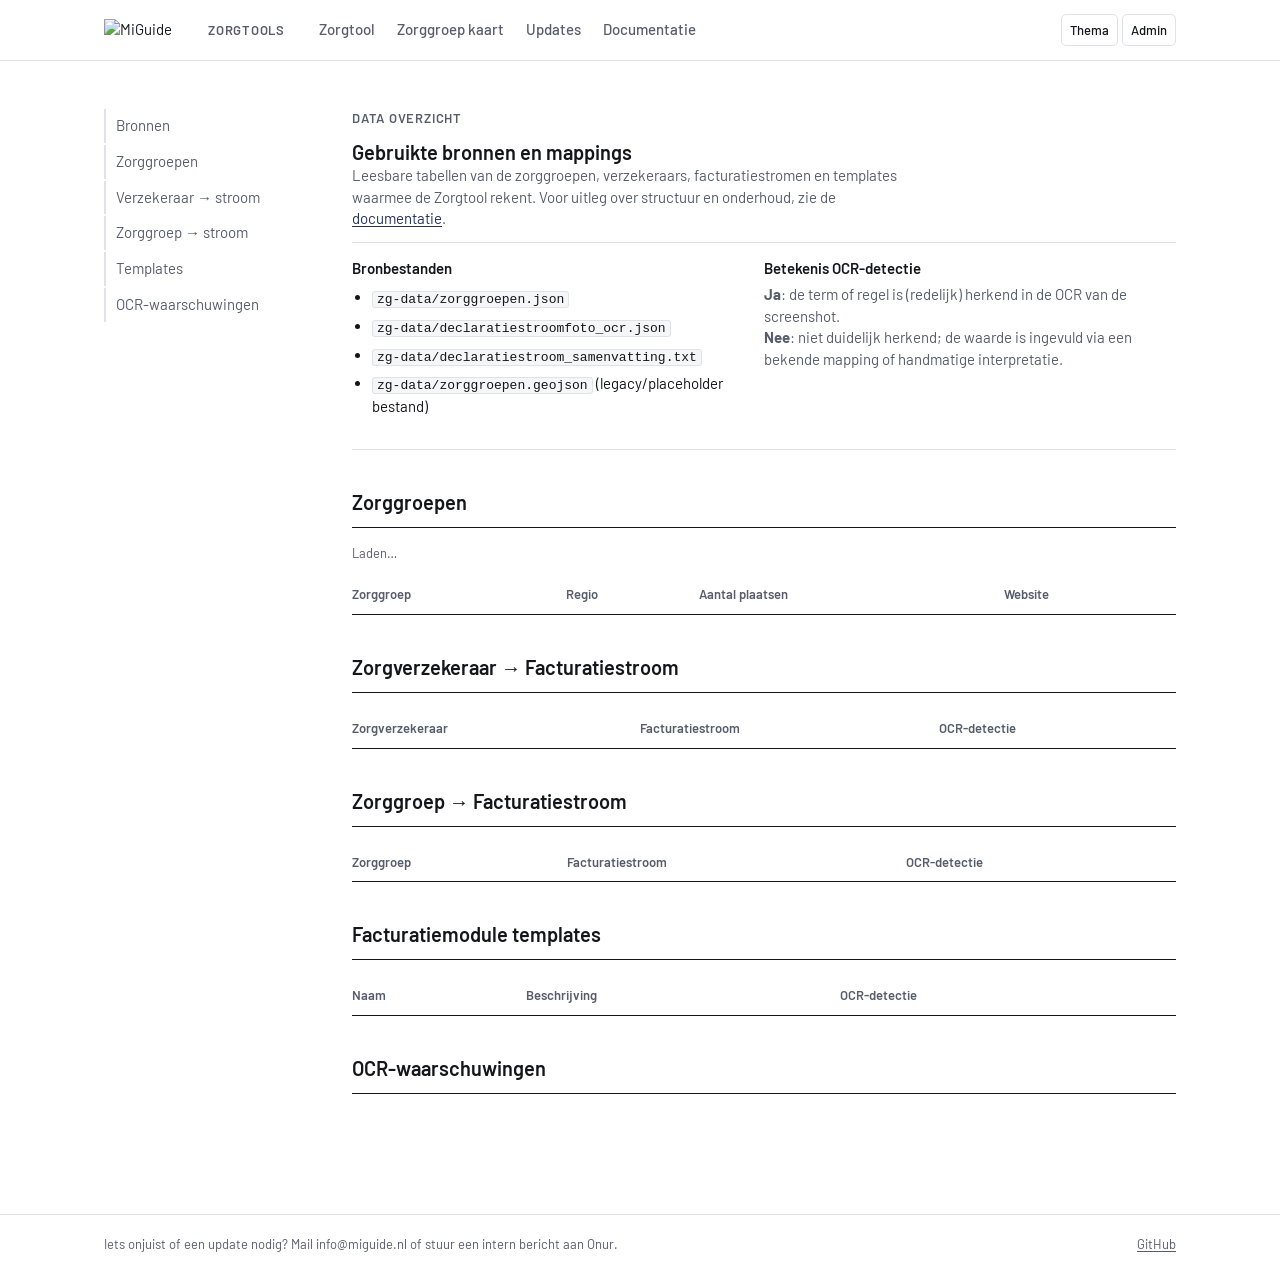
==== data-overzicht.html @ c4b29767 "Zorgtool: meldingen (VGZ, ZHZ, RMA) weer als pop-up die je eerst wegklikt Co-Authored-By: Claude Opu" ====
﻿<!doctype html>
<html lang="nl">
<head>
  <meta charset="utf-8" />
  <meta name="viewport" content="width=device-width, initial-scale=1, viewport-fit=cover" />
  <title>Data overzicht - MiGuide</title>
  <script>
    try {
      const t = localStorage.getItem("miguide_theme");
      if (t === "dark" || t === "light") document.documentElement.dataset.theme = t;
    } catch (e) {}
  </script>
  <link rel="icon" type="image/svg+xml" href="zg-data/map-find-search-svgrepo-com.svg" />
  <link rel="preconnect" href="https://fonts.googleapis.com" />
  <link rel="preconnect" href="https://fonts.gstatic.com" crossorigin />
  <link href="https://fonts.googleapis.com/css2?family=Barlow:wght@400;500;600&display=swap" rel="stylesheet" />
  <link rel="stylesheet" href="css/site.css?v=20261105-1" />
</head>
<body>
  <div class="site">
    <header class="site-head">
      <div class="wrap">
        <a class="brand" href="./" aria-label="MiGuide Zorgtools, startpagina">
          <img class="logo logo-light" src="zg-data/MiGuide_Logo_Nieuw.png" alt="MiGuide" />
          <img class="logo logo-dark" src="zg-data/MiGuide_Logo_White.png" alt="" />
          <span class="app-name">Zorgtools</span>
        </a>
        <nav id="siteNav" class="site-nav" aria-label="Hoofdmenu">
          <a href="zorgtool.html">Zorgtool</a>
          <a href="zorggroepkaart.html">Zorggroep kaart</a>
          <a href="updates.html">Updates</a>
          <a href="documentatie.html">Documentatie</a>
        </nav>
        <div class="head-actions">
          <button type="button" class="icon-btn" data-theme-toggle aria-label="Donkere modus aan of uit">Thema</button>
          <a class="icon-btn" href="admin/index.html">Admin</a>
          <button type="button" class="icon-btn nav-toggle" aria-expanded="false" aria-controls="siteNav">Menu</button>
        </div>
      </div>
    </header>

    <main class="site-main">
      <div class="wrap docs">
        <nav class="toc" aria-label="Inhoud">
          <a href="#bronnen">Bronnen</a>
          <a href="#zorggroepen">Zorggroepen</a>
          <a href="#verzekeraars">Verzekeraar → stroom</a>
          <a href="#zorggroepstromen">Zorggroep → stroom</a>
          <a href="#templates">Templates</a>
          <a href="#warnings">OCR-waarschuwingen</a>
        </nav>

        <div>
          <section id="bronnen" class="doc-section">
            <p class="eyebrow">Data overzicht</p>
            <h1>Gebruikte bronnen en mappings</h1>
            <p class="lead">Leesbare tabellen van de zorggroepen, verzekeraars, facturatiestromen en templates waarmee de Zorgtool rekent. Voor uitleg over structuur en onderhoud, zie de <a href="documentatie.html">documentatie</a>.</p>
            <div class="cols field-gap">
              <div class="cell">
                <h3>Bronbestanden</h3>
                <ul>
                  <li><code>zg-data/zorggroepen.json</code></li>
                  <li><code>zg-data/declaratiestroomfoto_ocr.json</code></li>
                  <li><code>zg-data/declaratiestroom_samenvatting.txt</code></li>
                  <li><code>zg-data/zorggroepen.geojson</code> (legacy/placeholder bestand)</li>
                </ul>
              </div>
              <div class="cell">
                <h3>Betekenis OCR-detectie</h3>
                <p><strong>Ja</strong>: de term of regel is (redelijk) herkend in de OCR van de screenshot.</p>
                <p><strong>Nee</strong>: niet duidelijk herkend; de waarde is ingevuld via een bekende mapping of handmatige interpretatie.</p>
              </div>
            </div>
          </section>

          <section id="zorggroepen" class="doc-section">
            <h2>Zorggroepen</h2>
            <p id="zorggroepenSummary" class="meta">Laden…</p>
            <div class="table-wrap">
              <table class="data" id="zorggroepenTable">
                <thead><tr><th scope="col">Zorggroep</th><th scope="col">Regio</th><th scope="col">Aantal plaatsen</th><th scope="col">Website</th></tr></thead>
                <tbody></tbody>
              </table>
            </div>
          </section>

          <section id="verzekeraars" class="doc-section">
            <h2>Zorgverzekeraar → Facturatiestroom</h2>
            <div class="table-wrap">
              <table class="data" id="verzekeraarsTable">
                <thead><tr><th scope="col">Zorgverzekeraar</th><th scope="col">Facturatiestroom</th><th scope="col">OCR-detectie</th></tr></thead>
                <tbody></tbody>
              </table>
            </div>
          </section>

          <section id="zorggroepstromen" class="doc-section">
            <h2>Zorggroep → Facturatiestroom</h2>
            <div class="table-wrap">
              <table class="data" id="zorggroepStromenTable">
                <thead><tr><th scope="col">Zorggroep</th><th scope="col">Facturatiestroom</th><th scope="col">OCR-detectie</th></tr></thead>
                <tbody></tbody>
              </table>
            </div>
          </section>

          <section id="templates" class="doc-section">
            <h2>Facturatiemodule templates</h2>
            <div class="table-wrap">
              <table class="data" id="templatesTable">
                <thead><tr><th scope="col">Naam</th><th scope="col">Beschrijving</th><th scope="col">OCR-detectie</th></tr></thead>
                <tbody></tbody>
              </table>
            </div>
          </section>

          <section id="warnings" class="doc-section">
            <h2>OCR-waarschuwingen</h2>
            <ul id="warningsList"></ul>
          </section>
        </div>
      </div>
    </main>

    <footer class="site-foot">
      <div class="wrap">
        <span>Iets onjuist of een update nodig? Mail info@miguide.nl of stuur een intern bericht aan Onur.</span>
        <a href="https://github.com/onurmiguide/zorggroepen_interactieve_kaart" target="_blank" rel="noopener noreferrer">GitHub</a>
      </div>
    </footer>
  </div>

  <script src="script/site.js?v=20261021-1"></script>
  <script src="script/data-overzicht.js?v=20261021-1"></script>
</body>
</html>
---- css/site.css ----
/* MiGuide Zorgtools - één stylesheet voor de hele site (behalve de adminomgeving).
 * Functioneel ontwerp: strak raster, haarlijnen, merkkleur uit het logo, drie lettergroottes.
 * Kleuren staan alleen in de tokens hieronder; donkere modus wisselt alleen die tokens.
 */

:root {
  /* Merk (logo #25315E) en afgeleide tinten */
  --brand: #25315e;
  --brand-strong: #1c2549;   /* hover op merkvlakken */
  --brand-tint: #e9ebf3;     /* hover-/selectievlak */
  --brand-tint-2: #c9cee3;   /* hover op de kaart */
  --on-brand: #ffffff;       /* tekst op merkkleur (contrast 12,5:1) */
  --brand-text: #25315e;     /* merkkleur als tekst */

  /* Neutraal */
  --bg: #ffffff;
  --surface: #f5f6f8;
  --line: #dfe2e7;           /* haarlijn */
  --line-strong: #c4c9d1;
  --text: #14161a;
  --text-muted: #565d6b;     /* 6,6:1 op wit */
  --skeleton: #eceef2;

  /* Status */
  --warn-bg: #fff4dc;
  --warn-line: #e8c77a;
  --warn-text: #6b4600;
  --error-bg: #fdecea;
  --error-line: #efb2ab;
  --error-text: #8c1d13;
  --ok-text: #1e6b3a;

  /* Kaart */
  --region-line: rgba(255, 255, 255, 0.9);
  --tile-filter: grayscale(0.9) brightness(1.03) contrast(0.95);
  --nc-fill: #cfd7e3;        /* zorggroep zonder contract */
  --unc-fill: #bcc3cd;       /* geen zorggroep bekend */

  /* Typografie: max. 3 groottes */
  --font: "Barlow", "Helvetica Neue", Arial, sans-serif;
  --mono: ui-monospace, "SFMono-Regular", Menlo, Consolas, monospace;
  --fs-s: 13px;
  --fs-m: 15px;
  --fs-l: 20px;

  --radius: 5px;
  --panel-w: 440px;
  --panel-x: clamp(16px, 8vw, 160px); /* midden-links: meeschalend met de schermbreedte */
  --gap: 16px;
  --ease: cubic-bezier(0.2, 0.7, 0.2, 1);
  --t: 200ms;
  color-scheme: light;
}

/* Donker: alleen de tokens wisselen. Systeemvoorkeur, tenzij handmatig 'licht' gekozen. */
@media (prefers-color-scheme: dark) {
  :root:not([data-theme="light"]) {
    --brand: #9aa6db;
    --brand-strong: #b4bde6;
    --brand-tint: #1f2540;
    --brand-tint-2: #33406f;
    --on-brand: #101216;
    --brand-text: #aab4e2;
    --bg: #101216;
    --surface: #171a20;
    --line: #2a2f38;
    --line-strong: #3a404b;
    --text: #e7e9ee;
    --text-muted: #a3aab7;
    --skeleton: #22262e;
    --warn-bg: #2b2210;
    --warn-line: #6b5420;
    --warn-text: #f1d18f;
    --error-bg: #2d1513;
    --error-line: #6e2a24;
    --error-text: #f4b2aa;
    --ok-text: #8fd6a6;
    --region-line: rgba(16, 18, 22, 0.85);
    --tile-filter: invert(1) hue-rotate(180deg) grayscale(0.85) brightness(0.85) contrast(0.9);
    --nc-fill: #3a4354;
    --unc-fill: #2c313a;
    color-scheme: dark;
  }
}
:root[data-theme="dark"] {
  --brand: #9aa6db;
  --brand-strong: #b4bde6;
  --brand-tint: #1f2540;
  --brand-tint-2: #33406f;
  --on-brand: #101216;
  --brand-text: #aab4e2;
  --bg: #101216;
  --surface: #171a20;
  --line: #2a2f38;
  --line-strong: #3a404b;
  --text: #e7e9ee;
  --text-muted: #a3aab7;
  --skeleton: #22262e;
  --warn-bg: #2b2210;
  --warn-line: #6b5420;
  --warn-text: #f1d18f;
  --error-bg: #2d1513;
  --error-line: #6e2a24;
  --error-text: #f4b2aa;
  --ok-text: #8fd6a6;
  --region-line: rgba(16, 18, 22, 0.85);
  --tile-filter: invert(1) hue-rotate(180deg) grayscale(0.85) brightness(0.85) contrast(0.9);
  --nc-fill: #3a4354;
  --unc-fill: #2c313a;
  color-scheme: dark;
}

/* =====================================================================================
   Basis
   ===================================================================================== */
* { box-sizing: border-box; }
[hidden] { display: none !important; }
html, body { height: 100%; }
body {
  margin: 0;
  background: var(--bg);
  color: var(--text);
  font-family: var(--font);
  font-size: var(--fs-m);
  line-height: 1.45;
  -webkit-font-smoothing: antialiased;
}
button, input, select, textarea { font: inherit; color: inherit; }
.num { font-variant-numeric: tabular-nums; }
:focus-visible { outline: 2px solid var(--brand); outline-offset: 2px; }

h1, h2, h3 { font-weight: 600; line-height: 1.25; margin: 0; }
h1, h2 { font-size: var(--fs-l); }
h3 { font-size: var(--fs-m); }
a { color: var(--brand-text); text-underline-offset: 2px; }
code, pre { font-family: var(--mono); font-size: var(--fs-s); }
code { padding: 0 4px; border: 1px solid var(--line); border-radius: 3px; background: var(--surface); overflow-wrap: anywhere; }
pre { margin: 12px 0 0; padding: 12px; overflow-x: auto; border: 1px solid var(--line); border-radius: var(--radius); background: var(--surface); }
pre code { padding: 0; border: 0; background: none; }

.eyebrow {
  margin: 0 0 4px;
  font-size: var(--fs-s);
  font-weight: 600;
  letter-spacing: 0.06em;
  text-transform: uppercase;
  color: var(--text-muted);
}
.title { margin: 0; font-size: var(--fs-l); font-weight: 600; line-height: 1.25; }
.meta { margin: 2px 0 0; font-size: var(--fs-s); color: var(--text-muted); }
.muted { color: var(--text-muted); }
.small { font-size: var(--fs-s); }
.lead { margin: 12px 0 0; color: var(--text-muted); max-width: 60ch; }
.note { margin: 10px 0 0; font-size: var(--fs-s); color: var(--text-muted); }

/* Logo: lichte en donkere variant */
.logo { width: 92px; height: auto; display: block; }
.logo-dark { display: none; }
:root[data-theme="dark"] .logo-light { display: none; }
:root[data-theme="dark"] .logo-dark { display: block; }
@media (prefers-color-scheme: dark) {
  :root:not([data-theme="light"]) .logo-light { display: none; }
  :root:not([data-theme="light"]) .logo-dark { display: block; }
}
.brand { display: flex; align-items: center; gap: 12px; flex-shrink: 0; text-decoration: none; color: inherit; }
.app-name {
  font-size: var(--fs-s);
  font-weight: 600;
  letter-spacing: 0.06em;
  text-transform: uppercase;
  color: var(--text-muted);
}

/* Knoppen en velden */
.head-actions { margin-left: auto; display: flex; gap: 4px; position: relative; }
.icon-btn {
  height: 32px;
  min-width: 32px;
  padding: 0 8px;
  border: 1px solid var(--line);
  border-radius: var(--radius);
  background: var(--bg);
  font-size: var(--fs-s);
  font-weight: 500;
  cursor: pointer;
  transition: background-color var(--t) var(--ease);
}
.icon-btn:hover { background: var(--surface); }
a.icon-btn { display: inline-flex; align-items: center; color: var(--text); text-decoration: none; }

.btn {
  height: 40px;
  padding: 0 16px;
  border-radius: var(--radius);
  border: 1px solid transparent;
  font-weight: 600;
  cursor: pointer;
  transition: background-color var(--t) var(--ease), border-color var(--t) var(--ease);
}
.btn-primary { background: var(--brand); color: var(--on-brand); }
.btn-primary:hover { background: var(--brand-strong); }
.btn-secondary { background: var(--bg); border-color: var(--line-strong); }
.btn-secondary:hover { background: var(--surface); }

.label {
  display: block;
  margin-bottom: 6px;
  font-size: var(--fs-s);
  font-weight: 600;
  color: var(--text-muted);
}
.field {
  width: 100%;
  height: 40px;
  padding: 0 12px;
  border: 1px solid var(--line-strong);
  border-radius: var(--radius);
  background: var(--bg);
  transition: border-color var(--t) var(--ease);
}
.field:hover { border-color: var(--text-muted); }
.field:focus-visible { outline: 2px solid var(--brand); outline-offset: 0; border-color: var(--brand); }
select.field { padding-right: 8px; cursor: pointer; }
.field-gap { margin-top: 12px; }

/* Uitklapmenu (kaartpagina's) */
.menu {
  position: absolute;
  right: 0;
  top: calc(100% + 6px);
  min-width: 200px;
  margin: 0;
  padding: 4px;
  list-style: none;
  background: var(--bg);
  border: 1px solid var(--line-strong);
  border-radius: var(--radius);
  z-index: 10;
}
.menu a {
  display: block;
  padding: 8px 10px;
  border-radius: 4px;
  color: var(--text);
  text-decoration: none;
  font-size: var(--fs-m);
}
.menu a:hover, .menu a:focus-visible { background: var(--brand-tint); }
.menu a[aria-current="page"] { font-weight: 600; color: var(--brand-text); }

/* Labels, meldingen, laden */
.tag {
  display: inline-block;
  padding: 1px 6px;
  border: 1px solid var(--line-strong);
  border-radius: 4px;
  font-size: var(--fs-s);
  color: var(--text-muted);
  white-space: nowrap;
}
.tag-ok { color: var(--ok-text); border-color: currentColor; }

.alert {
  margin-top: 12px;
  padding: 10px 12px;
  border: 1px solid var(--warn-line);
  border-radius: var(--radius);
  background: var(--warn-bg);
  color: var(--warn-text);
  font-size: var(--fs-s);
}
.alert-error { border-color: var(--error-line); background: var(--error-bg); color: var(--error-text); }
.alert strong { display: block; font-size: var(--fs-m); }
.alert .alert-actions { margin-top: 6px; display: flex; align-items: center; gap: 10px; }
.alert button {
  height: 30px;
  padding: 0 10px;
  border: 1px solid currentColor;
  border-radius: 4px;
  background: transparent;
  font-size: var(--fs-s);
  font-weight: 600;
  cursor: pointer;
}
.alert.is-done { opacity: 0.75; }

/* Melding als pop-up (Zorgtool): midden in beeld, eerst wegklikken */
.notice {
  width: min(480px, calc(100vw - 32px));
  padding: 0;
  border: 1px solid var(--warn-line);
  border-top: 6px solid var(--warn-line);
  border-radius: 6px;
  background: var(--bg);
  color: var(--text);
}
.notice::backdrop { background: rgba(16, 18, 22, 0.55); }
.notice-box { padding: 20px 22px 18px; }
.notice-box .eyebrow { color: var(--warn-text); }
.notice-box p { margin: 10px 0 0; }
.notice-actions { display: flex; justify-content: flex-end; margin-top: 18px; }
.notice[open] { animation: enter var(--t) var(--ease); }

/* Skeleton i.p.v. spinners */
.skel { display: grid; gap: 10px; padding: 18px 0; }
.skel span { display: block; height: 14px; border-radius: 3px; background: var(--skeleton); animation: pulse 1.2s ease-in-out infinite; }
.skel span:nth-child(1) { width: 40%; }
.skel span:nth-child(2) { width: 75%; height: 22px; }
.skel span:nth-child(3) { width: 100%; height: 48px; }
.skel span:nth-child(4) { width: 90%; }
.skel span:nth-child(5) { width: 60%; }
@keyframes pulse { 50% { opacity: 0.5; } }

/* Inhoud schuift in (alleen transform/opacity) */
.enter { animation: enter var(--t) var(--ease); }
@keyframes enter { from { opacity: 0; transform: translateY(6px); } to { opacity: 1; transform: none; } }

details.more > summary {
  cursor: pointer;
  list-style: none;
  font-weight: 600;
  display: flex;
  justify-content: space-between;
}
details.more > summary::-webkit-details-marker { display: none; }
details.more > summary::after { content: "+"; color: var(--text-muted); font-weight: 400; }
details.more[open] > summary::after { content: "–"; }

/* Wachtwoordscherm */
.gate {
  position: fixed;
  inset: 0;
  z-index: 5000;
  display: grid;
  place-items: center;
  padding: 24px;
  background: var(--surface);
}
.gate-box { width: 100%; max-width: 360px; padding: 28px; border: 1px solid var(--line-strong); border-radius: 6px; background: var(--bg); }
.gate-box .logo { margin-bottom: 20px; }
.gate-box h1 { margin-bottom: 4px; }
.gate-box .btn { width: 100%; margin-top: 12px; }
.gate-error { margin: 10px 0 0; color: var(--error-text); font-size: var(--fs-s); }

/* =====================================================================================
   Kaartpagina's (Zorgtool, Zorggroep kaart): kaart schermvullend, zwevend blok midden-links
   ===================================================================================== */
.map {
  position: fixed;
  inset: 0;
  background: var(--surface);
}
.map-panel {
  position: fixed;
  top: var(--gap);
  left: var(--panel-x);
  width: min(var(--panel-w), calc(100vw - 2 * var(--panel-x)));
  /* Linksboven, tot ongeveer tweederde van het scherm; details scrollen binnen het blok. */
  max-height: min(calc(100dvh - 2 * var(--gap)), max(560px, 70dvh));
  display: flex;
  flex-direction: column;
  background: var(--bg);
  border: 1px solid var(--line-strong);
  border-radius: 6px;
  z-index: 1000;
}
.map-panel-head {
  display: flex;
  align-items: center;
  gap: 12px;
  height: 48px;
  padding: 0 20px;
  border-bottom: 1px solid var(--line);
  flex-shrink: 0;
}
.map-panel-scroll {
  flex: 1 1 auto;
  min-height: 0;
  overflow-y: auto;
  padding: 0 20px 4px;
}

/* Navigatieregel: één klik terug naar start of naar de andere tool */
.crumbs {
  display: flex;
  align-items: center;
  gap: 8px;
  padding: 8px 20px;
  border-bottom: 1px solid var(--line);
  font-size: var(--fs-s);
  flex-shrink: 0;
}
.crumbs a { font-weight: 600; color: var(--brand-text); text-decoration: none; border-radius: 3px; }
.crumbs a:hover { text-decoration: underline; }
.crumbs .sep { color: var(--line-strong); }
.crumbs .here { font-weight: 600; color: var(--text); }
.crumbs .switch { margin-left: auto; }

/* Zoeken */
.search { padding: 16px 0 14px; border-bottom: 1px solid var(--line); }
.combo { position: relative; }
.suggest {
  position: absolute;
  left: 0;
  right: 0;
  top: calc(100% + 4px);
  max-height: 264px;
  margin: 0;
  padding: 4px;
  overflow-y: auto;
  list-style: none;
  background: var(--bg);
  border: 1px solid var(--line-strong);
  border-radius: var(--radius);
  z-index: 20;
}
.suggest li {
  padding: 8px 10px;
  border-radius: 4px;
  cursor: pointer;
}
.suggest li[aria-selected="true"], .suggest li:hover { background: var(--brand-tint); }
.suggest .hint { color: var(--text-muted); font-size: var(--fs-s); cursor: default; }
.suggest .hint:hover { background: none; }
.actions { display: grid; grid-template-columns: 1fr auto; gap: 8px; margin-top: 14px; }

/* Resultaat */
.section { padding: 14px 0; border-bottom: 1px solid var(--line); }
.section:last-child { border-bottom: 0; }
.zg-row { display: flex; align-items: center; gap: 10px; margin-top: 12px; }
.swatch { width: 12px; height: 12px; border-radius: 2px; flex-shrink: 0; border: 1px solid var(--line-strong); }
.zg-name { font-weight: 600; }
.facts { margin: 14px 0 0; display: grid; grid-template-columns: 1fr; gap: 0; }
.fact {
  display: grid;
  grid-template-columns: 104px 1fr;
  gap: 12px;
  padding: 10px 0;
  border-top: 1px solid var(--line);
}
.fact dt { font-size: var(--fs-s); color: var(--text-muted); padding-top: 1px; }
.fact dd { margin: 0; font-weight: 500; }
.fact-key { background: var(--brand-tint); margin: 0 -10px; padding: 12px 10px; border-top-color: transparent; border-radius: var(--radius); }
.fact-key dd { font-size: var(--fs-l); font-weight: 600; color: var(--brand-text); line-height: 1.25; }
.fact-key + .fact { border-top-color: transparent; }
.fact-key.is-niet-vergoed { background: var(--error-bg); }
.fact-key.is-niet-vergoed dd { color: var(--error-text); }
.desc { margin: 10px 0 0; font-size: var(--fs-s); color: var(--text-muted); }

/* Waarom-uitleg: korte keten + uitklapbare stappen */
.why { margin-top: 12px; padding-top: 12px; border-top: 1px solid var(--line); }
.chain { display: flex; flex-wrap: wrap; align-items: center; gap: 4px; font-size: var(--fs-s); }
.chip { padding: 1px 6px; border: 1px solid var(--line-strong); border-radius: 4px; background: var(--bg); }
.chip-key { background: var(--brand); border-color: var(--brand); color: var(--on-brand); font-weight: 600; }
.arrow { color: var(--text-muted); }
.why-more { margin-top: 8px; font-size: var(--fs-s); }
.why-more > summary { font-weight: 600; color: var(--brand-text); justify-content: flex-start; gap: 6px; }
.steps { margin: 8px 0 0; padding-left: 18px; color: var(--text); }
.steps li { padding: 2px 0; }

.list { margin: 8px 0 0; padding: 0; list-style: none; columns: 2; column-gap: 16px; }
.list li { padding: 3px 0; break-inside: avoid; }
.count { color: var(--text-muted); font-weight: 400; }
.empty { padding: 28px 0; }
.empty .title { font-size: var(--fs-m); }

/* Zorggroep kaart: filter, legenda, lijst en details */
.seg { display: grid; grid-auto-flow: column; grid-auto-columns: 1fr; border: 1px solid var(--line-strong); border-radius: var(--radius); overflow: hidden; }
.seg button {
  height: 36px;
  border: 0;
  border-left: 1px solid var(--line-strong);
  background: var(--bg);
  font-size: var(--fs-s);
  font-weight: 600;
  cursor: pointer;
  transition: background-color var(--t) var(--ease);
}
.seg button:first-child { border-left: 0; }
.seg button:hover { background: var(--surface); }
.seg button[aria-pressed="true"] { background: var(--brand); color: var(--on-brand); }
.legend { display: flex; flex-wrap: wrap; gap: 6px 16px; margin-top: 12px; font-size: var(--fs-s); color: var(--text-muted); }
.legend span { display: inline-flex; align-items: center; gap: 6px; }
.legend i { width: 12px; height: 12px; border-radius: 2px; border: 1px solid var(--line-strong); }
.legend .sw-nc { background: var(--nc-fill); }
.legend .sw-unc { background: var(--unc-fill); }
.dir-head { display: flex; justify-content: space-between; align-items: baseline; gap: 12px; }
.dir-head .eyebrow { margin: 0; }
.dir { margin: 8px 0 0; padding: 0; list-style: none; }
.dir li { border-bottom: 1px solid var(--line); }
.dir button {
  display: grid;
  grid-template-columns: 12px minmax(0, 1fr) auto;
  gap: 10px;
  align-items: center;
  width: 100%;
  padding: 9px 2px;
  border: 0;
  background: transparent;
  text-align: left;
  cursor: pointer;
  transition: background-color var(--t) var(--ease);
}
.dir button:hover, .dir button[aria-current="true"] { background: var(--brand-tint); }
.dir .site-link { display: block; padding: 0 2px 9px 24px; margin-top: -4px; font-size: var(--fs-s); word-break: break-all; }
.info-list { margin: 10px 0 0; padding: 0; list-style: none; }
.info-list li { padding: 8px 0; border-top: 1px solid var(--line); }
.info-list .muted { display: block; font-size: var(--fs-s); }
.detail-head { display: flex; align-items: flex-start; justify-content: space-between; gap: 12px; }
.detail-head .icon-btn { flex-shrink: 0; }

/* Leaflet in de huisstijl */
.leaflet-container { font-family: var(--font); background: var(--surface); }
.leaflet-tile-pane { filter: var(--tile-filter); }
.leaflet-control-zoom, .leaflet-control-zoom a {
  border-color: var(--line-strong) !important;
  border-radius: var(--radius) !important;
}
.leaflet-control-zoom { border-width: 1px !important; box-shadow: none !important; }
.leaflet-control-zoom a { background: var(--bg) !important; color: var(--text) !important; }
.leaflet-control-zoom a:hover { background: var(--surface) !important; }
.leaflet-tooltip {
  background: var(--bg);
  color: var(--text);
  border: 1px solid var(--line-strong);
  border-radius: 4px;
  box-shadow: none;
  font-size: var(--fs-s);
  font-weight: 500;
  padding: 4px 8px;
}
.leaflet-tooltip-top::before { border-top-color: var(--line-strong); }
.leaflet-control-attribution { font-size: var(--fs-s); background: color-mix(in srgb, var(--bg) 85%, transparent) !important; color: var(--text-muted); }
.leaflet-control-attribution a { color: var(--text-muted); }
.map-status {
  position: absolute;
  left: 50%;
  top: 16px;
  transform: translateX(-50%);
  padding: 6px 12px;
  border: 1px solid var(--line-strong);
  border-radius: var(--radius);
  background: var(--bg);
  font-size: var(--fs-s);
  z-index: 500;
  pointer-events: none;
}

/* Mobiel: kaart schermvullend, blok als versleepbaar onderpaneel */
.sheet-handle { display: none; }
@media (max-width: 767px) {
  .map-panel {
    inset: auto 0 0 0;
    width: 100%;
    height: 92dvh;
    max-height: none;
    border: 0;
    border-top: 1px solid var(--line-strong);
    border-radius: 8px 8px 0 0;
    transform: translateY(var(--sheet-y, calc(92dvh - 232px)));
    transition: transform 240ms var(--ease);
    will-change: transform;
  }
  .map-panel.dragging { transition: none; }
  .sheet-handle {
    display: flex;
    justify-content: center;
    align-items: center;
    width: 100%;
    height: 22px;
    padding: 0;
    border: 0;
    background: transparent;
    cursor: grab;
    touch-action: none;
    flex-shrink: 0;
  }
  .sheet-handle::before { content: ""; width: 40px; height: 4px; border-radius: 2px; background: var(--line-strong); }
  .leaflet-control-zoom { display: none; }
}

/* =====================================================================================
   Inhoudspagina's (start, updates, documentatie, data-overzicht, losse verwijzing tool)
   ===================================================================================== */
.site { min-height: 100%; display: flex; flex-direction: column; }
.wrap { width: 100%; max-width: 1120px; margin: 0 auto; padding: 0 24px; }

.site-head {
  position: sticky;
  top: 0;
  z-index: 50;
  background: var(--bg);
  border-bottom: 1px solid var(--line);
}
.site-head .wrap { display: flex; align-items: center; gap: 24px; height: 60px; }
.site-nav { display: flex; gap: 2px; }
.site-nav a {
  padding: 6px 10px;
  border-radius: 4px;
  color: var(--text-muted);
  text-decoration: none;
  font-weight: 500;
  white-space: nowrap;
  transition: background-color var(--t) var(--ease), color var(--t) var(--ease);
}
.site-nav a:hover { background: var(--surface); color: var(--text); }
.site-nav a[aria-current="page"] { color: var(--brand-text); background: var(--brand-tint); }
.nav-toggle { display: none; }

.site-main { flex: 1; padding: 48px 0 64px; }
.site-foot { border-top: 1px solid var(--line); padding: 20px 0 28px; color: var(--text-muted); font-size: var(--fs-s); }
.site-foot .wrap { display: flex; flex-wrap: wrap; gap: 8px 24px; justify-content: space-between; }
.site-foot a { color: var(--text-muted); }
.page-head { display: flex; flex-wrap: wrap; justify-content: space-between; align-items: flex-end; gap: 16px; padding-bottom: 16px; border-bottom: 1px solid var(--text); }

/* Start */
.hero { display: grid; grid-template-columns: minmax(0, 5fr) minmax(0, 7fr); gap: 48px; align-items: start; }
.tools { display: grid; border-top: 1px solid var(--text); }
.tool {
  display: grid;
  grid-template-columns: 48px minmax(0, 1fr) auto;
  gap: 16px;
  align-items: start;
  padding: 22px 4px;
  border-bottom: 1px solid var(--line);
  color: inherit;
  text-decoration: none;
  transition: background-color var(--t) var(--ease);
}
.tool:hover { background: var(--brand-tint); }
.tool-nr { font-size: var(--fs-s); font-weight: 600; color: var(--text-muted); padding-top: 3px; }
.tool-title { display: block; font-size: var(--fs-l); font-weight: 600; color: var(--brand-text); line-height: 1.25; }
.tool-desc { display: block; margin-top: 4px; color: var(--text-muted); }
.tool-go { align-self: center; font-weight: 600; color: var(--brand-text); transition: transform var(--t) var(--ease); }
.tool:hover .tool-go { transform: translateX(4px); }
.recent { margin-top: 64px; }
.recent-head { display: flex; justify-content: space-between; align-items: baseline; gap: 16px; padding-bottom: 12px; border-bottom: 1px solid var(--text); }
.recent-list { margin: 0; padding: 0; list-style: none; }
.recent-list li { display: grid; grid-template-columns: 160px minmax(0, 1fr); gap: 24px; padding: 12px 0; border-bottom: 1px solid var(--line); }
.recent-date { color: var(--text-muted); font-size: var(--fs-s); padding-top: 2px; }

/* Updates */
.update { display: grid; grid-template-columns: 160px minmax(0, 1fr); gap: 24px; padding: 22px 0; border-bottom: 1px solid var(--line); }
.update-date { color: var(--text-muted); font-size: var(--fs-s); padding-top: 3px; }
.update-title { display: flex; flex-wrap: wrap; align-items: baseline; gap: 8px 12px; }
.update-title h2 { font-size: var(--fs-m); }
.update p { margin: 6px 0 0; color: var(--text-muted); max-width: 72ch; }
.update ul { margin: 8px 0 0; padding-left: 18px; max-width: 72ch; }
.update li { padding: 2px 0; }

/* Documentatie en data-overzicht */
.docs { display: grid; grid-template-columns: 200px minmax(0, 1fr); gap: 48px; align-items: start; }
.toc { position: sticky; top: 84px; display: grid; gap: 2px; }
.toc a { padding: 6px 10px; border-left: 2px solid var(--line); color: var(--text-muted); text-decoration: none; }
.toc a:hover { color: var(--text); border-left-color: var(--line-strong); }
.toc a.is-active { color: var(--brand-text); border-left-color: var(--brand); font-weight: 600; }
.doc-section { padding: 0 0 40px; scroll-margin-top: 84px; }
.doc-section > h2 { padding-bottom: 12px; margin-bottom: 16px; border-bottom: 1px solid var(--text); }
.doc-section h3 { margin: 0 0 6px; }
.doc-section p { margin: 0 0 12px; max-width: 72ch; }
.doc-section ul, .doc-section ol { margin: 0 0 12px; padding-left: 20px; max-width: 72ch; }
.doc-section li { padding: 3px 0; }
.cols { display: grid; grid-template-columns: repeat(auto-fit, minmax(min(240px, 100%), 1fr)); border-top: 1px solid var(--line); }
.cell { padding: 16px 16px 16px 0; border-bottom: 1px solid var(--line); }
.cell h3 { margin-bottom: 6px; }
.cell p { margin: 0; color: var(--text-muted); }
.table-wrap { overflow-x: auto; }
table.data { width: 100%; border-collapse: collapse; }
table.data th, table.data td { text-align: left; padding: 10px 12px 10px 0; border-bottom: 1px solid var(--line); vertical-align: top; }
table.data th { font-size: var(--fs-s); font-weight: 600; color: var(--text-muted); border-bottom-color: var(--text); }
.steps-list { counter-reset: s; list-style: none; padding: 0 !important; }
.steps-list li { counter-increment: s; display: grid; grid-template-columns: 32px minmax(0, 1fr); gap: 8px; padding: 10px 0 !important; border-bottom: 1px solid var(--line); }
.steps-list li::before { content: counter(s, decimal-leading-zero); color: var(--text-muted); font-weight: 600; font-variant-numeric: tabular-nums; }

/* Responsief (inhoudspagina's) */
@media (max-width: 900px) {
  .hero, .docs { grid-template-columns: minmax(0, 1fr); gap: 28px; }
  .toc { position: static; display: flex; flex-wrap: wrap; gap: 4px; }
  .toc a { border: 1px solid var(--line); border-radius: 4px; }
  .update, .recent-list li { grid-template-columns: 1fr; gap: 6px; }
}
@media (max-width: 960px) {
  .site-head .wrap { gap: 12px; }
  .site-nav {
    display: none;
    position: absolute;
    left: 0;
    right: 0;
    top: 60px;
    flex-direction: column;
    padding: 8px 24px 16px;
    background: var(--bg);
    border-bottom: 1px solid var(--line);
  }
  .site-nav.is-open { display: flex; }
  .nav-toggle { display: inline-flex; align-items: center; }
}
@media (max-width: 760px) {
  .wrap { padding: 0 16px; }
  .site-nav { padding: 8px 16px 16px; }
  .site-main { padding: 28px 0 48px; }
}
@media (max-width: 480px) {
  .site-head .app-name { display: none; }
}

@media (prefers-reduced-motion: reduce) {
  *, *::before, *::after { animation: none !important; transition: none !important; }
}
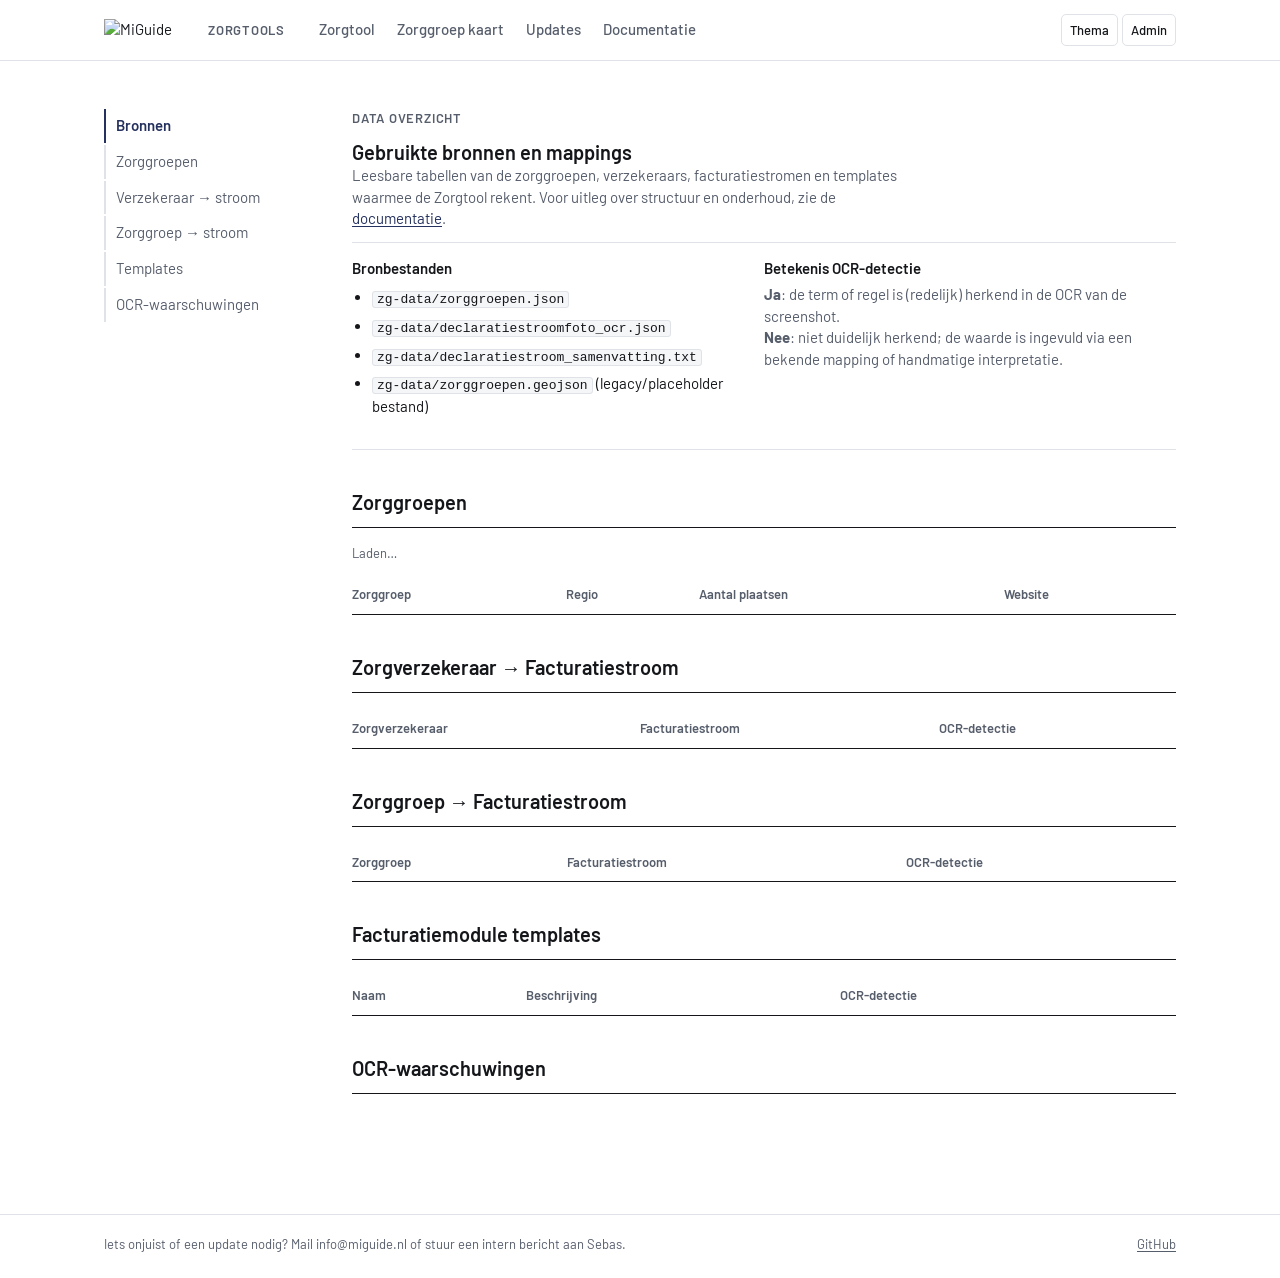
==== commit 653cf6fc: "Contact naar Sebas, updates-entry voor pop-upmeldingen, overdrachts-docx uitgesloten - Footer en wac" ====
--- a/data-overzicht.html
+++ b/data-overzicht.html
@@ -124,13 +124,13 @@
 
     <footer class="site-foot">
       <div class="wrap">
-        <span>Iets onjuist of een update nodig? Mail info@miguide.nl of stuur een intern bericht aan Onur.</span>
+        <span>Iets onjuist of een update nodig? Mail info@miguide.nl of stuur een intern bericht aan Sebas.</span>
         <a href="https://github.com/onurmiguide/zorggroepen_interactieve_kaart" target="_blank" rel="noopener noreferrer">GitHub</a>
       </div>
     </footer>
   </div>
 
-  <script src="script/site.js?v=20261021-1"></script>
+  <script src="script/site.js?v=20261109-1"></script>
   <script src="script/data-overzicht.js?v=20261021-1"></script>
 </body>
 </html>
